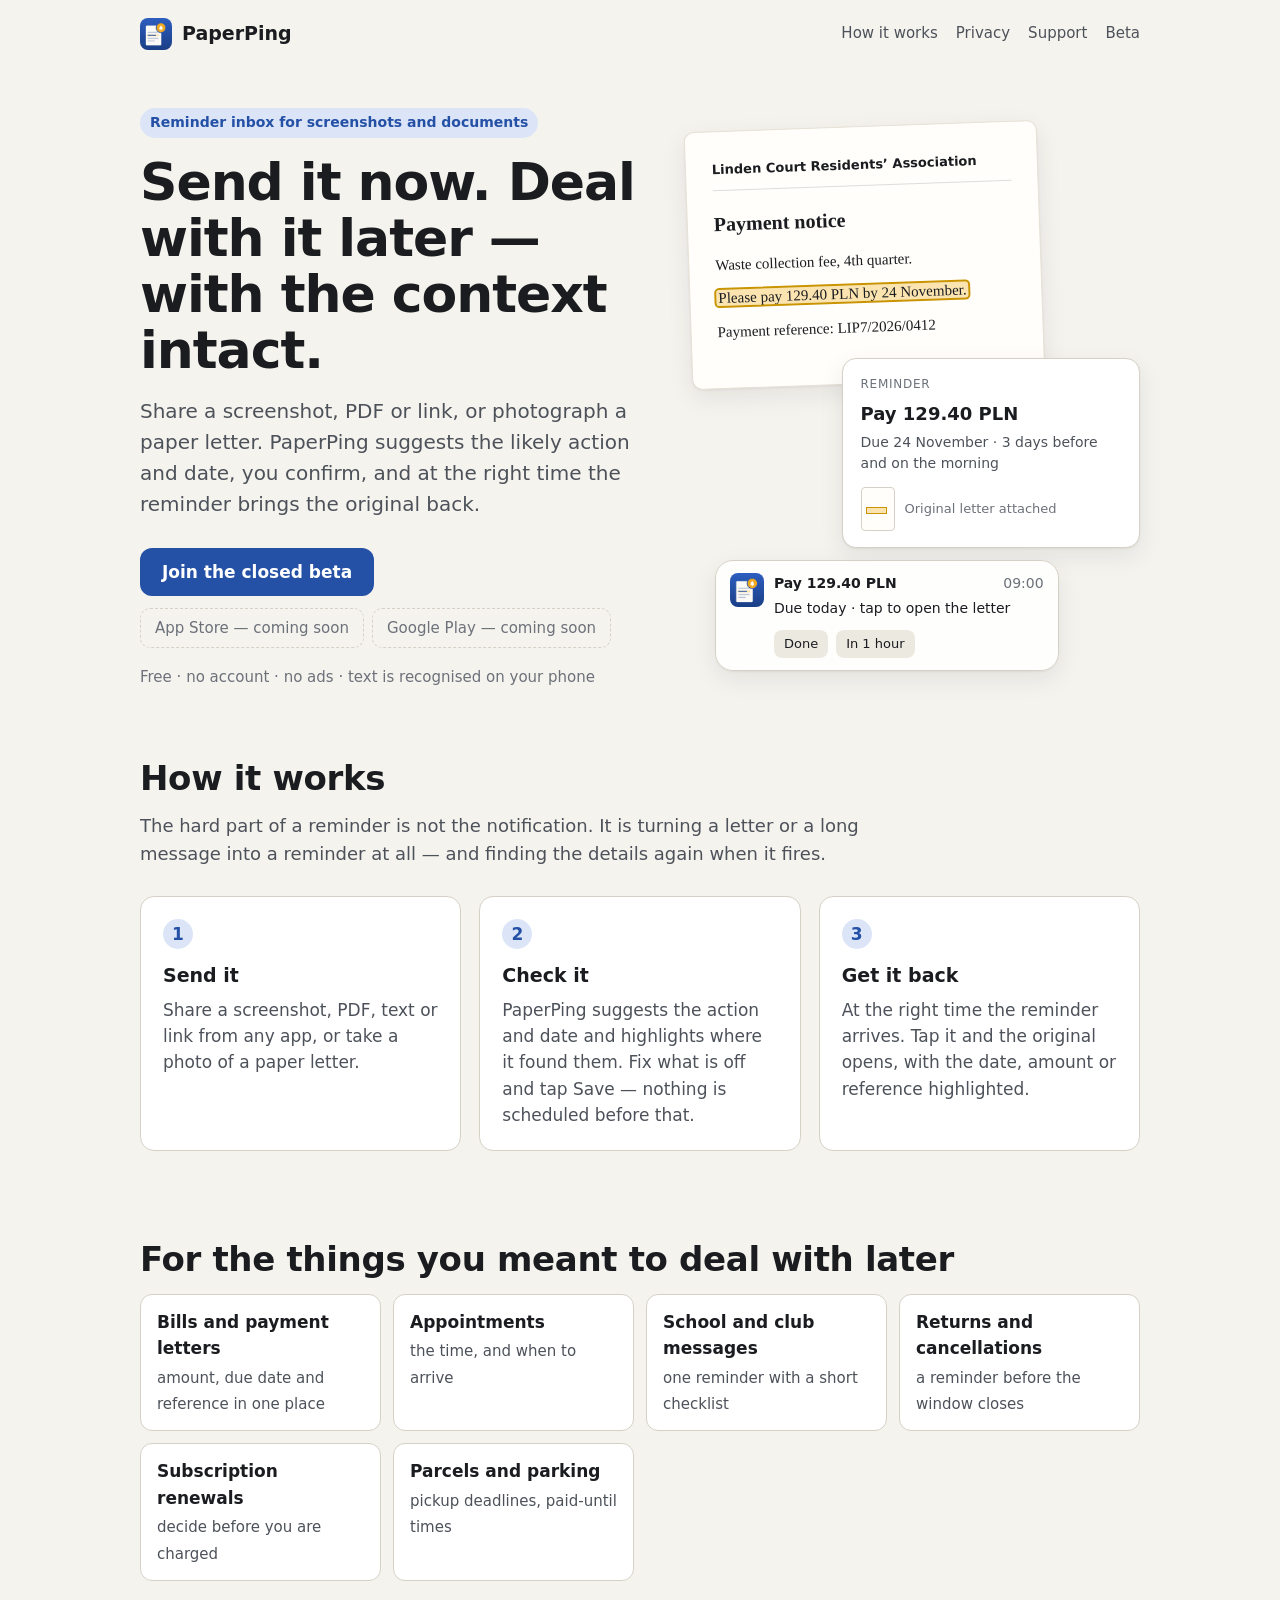
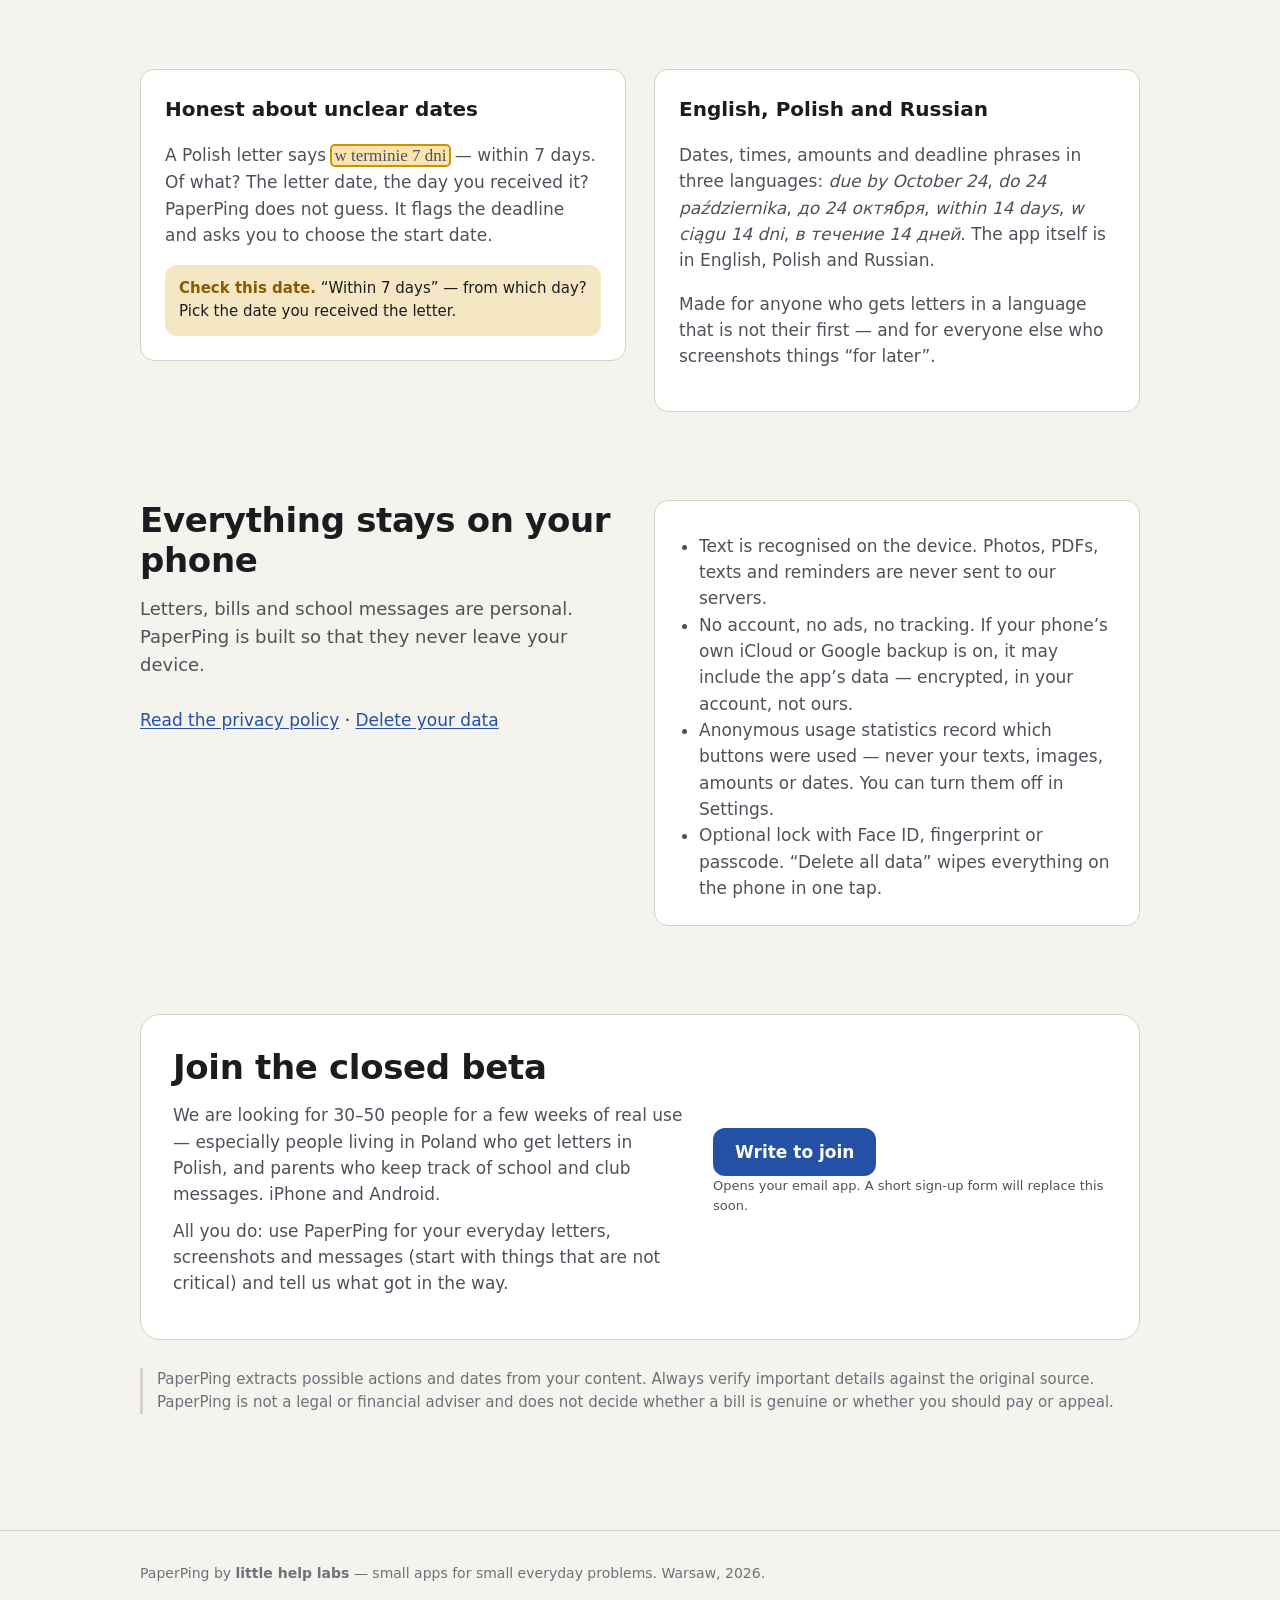
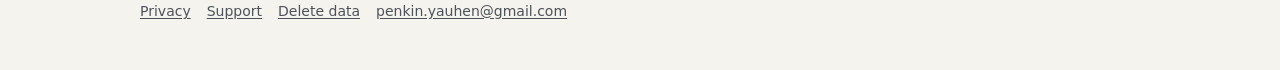
==== index.html @ ef055542 "PaperPing site: landing, privacy, support, delete-data (en/pl/ru) Co-Authored-By: Claude Opus 5.5 <n" ====
<!doctype html>
<html lang="en">
<head>
  <meta charset="utf-8">
  <meta name="viewport" content="width=device-width, initial-scale=1">
  <title>PaperPing — reminders from letters, screenshots and PDFs</title>
  <meta name="description" content="Share a screenshot, PDF or photo of a letter. PaperPing suggests the action and date, you confirm, and the reminder brings the original back. Everything stays on your phone.">
  <meta name="color-scheme" content="light dark">
  <meta name="theme-color" content="#2450A6">
  <meta property="og:title" content="PaperPing — send it now, deal with it later">
  <meta property="og:description" content="A reminder inbox for screenshots and documents. Text is recognised on your phone; nothing is sent to our servers.">
  <meta property="og:type" content="website">
  <link rel="icon" href="assets/favicon.png" type="image/png">
  <link rel="apple-touch-icon" href="assets/apple-touch-icon.png">
  <link rel="stylesheet" href="assets/site.css">
</head>
<body>
  <header class="site-header">
    <div class="wrap">
      <a class="brand" href="./"><img src="assets/icon-192.png" alt="" width="32" height="32">PaperPing</a>
      <nav class="nav" aria-label="Main">
        <a href="#how">How it works</a>
        <a href="#privacy">Privacy</a>
        <a href="support/">Support</a>
        <a href="#beta">Beta</a>
      </nav>
    </div>
  </header>

  <main>
    <section class="hero">
      <div class="wrap">
        <div>
          <p class="eyebrow">Reminder inbox for screenshots and documents</p>
          <h1>Send it now. Deal with it later — with the context intact.</h1>
          <p class="lead">Share a screenshot, PDF or link, or photograph a paper letter. PaperPing suggests the likely action and date, you confirm, and at the right time the reminder brings the original back.</p>
          <div class="cta">
            <a class="button" href="#beta">Join the closed beta</a>
            <span class="soon"><span class="pill">App Store — coming soon</span><span class="pill">Google Play — coming soon</span></span>
          </div>
          <p class="trust-line">Free · no account · no ads · text is recognised on your phone</p>
        </div>

        <div class="demo" role="img" aria-label="Example: a payment notice with the line “Please pay 129.40 PLN by 24 November” highlighted, the reminder it became, and the notification that opens it.">
          <div class="letter" aria-hidden="true">
            <div class="org">Linden Court Residents’ Association</div>
            <h3>Payment notice</h3>
            <p>Waste collection fee, 4th quarter.</p>
            <p><mark>Please pay 129.40 PLN by 24 November.</mark></p>
            <p>Payment reference: LIP7/2026/0412</p>
          </div>
          <div class="card" aria-hidden="true">
            <p class="label">Reminder</p>
            <p class="title">Pay 129.40 PLN</p>
            <p class="meta">Due 24 November · 3 days before and on the morning</p>
            <div class="source"><span class="thumb"></span>Original letter attached</div>
          </div>
          <div class="notif" aria-hidden="true">
            <img src="assets/icon-192.png" alt="" width="34" height="34">
            <strong>Pay 129.40 PLN <span class="when">09:00</span></strong>
            <span>Due today · tap to open the letter</span>
            <div class="actions"><span>Done</span><span>In 1 hour</span></div>
          </div>
        </div>
      </div>
    </section>

    <section id="how">
      <div class="wrap">
        <h2>How it works</h2>
        <p class="section-lead">The hard part of a reminder is not the notification. It is turning a letter or a long message into a reminder at all — and finding the details again when it fires.</p>
        <ol class="steps">
          <li><h3>Send it</h3><p>Share a screenshot, PDF, text or link from any app, or take a photo of a paper letter.</p></li>
          <li><h3>Check it</h3><p>PaperPing suggests the action and date and highlights where it found them. Fix what is off and tap Save — nothing is scheduled before that.</p></li>
          <li><h3>Get it back</h3><p>At the right time the reminder arrives. Tap it and the original opens, with the date, amount or reference highlighted.</p></li>
        </ol>
      </div>
    </section>

    <section>
      <div class="wrap">
        <h2>For the things you meant to deal with later</h2>
        <ul class="uses">
          <li><b>Bills and payment letters</b><span>amount, due date and reference in one place</span></li>
          <li><b>Appointments</b><span>the time, and when to arrive</span></li>
          <li><b>School and club messages</b><span>one reminder with a short checklist</span></li>
          <li><b>Returns and cancellations</b><span>a reminder before the window closes</span></li>
          <li><b>Subscription renewals</b><span>decide before you are charged</span></li>
          <li><b>Parcels and parking</b><span>pickup deadlines, paid-until times</span></li>
        </ul>
      </div>
    </section>

    <section>
      <div class="wrap split">
        <div class="panel">
          <h3>Honest about unclear dates</h3>
          <p>A Polish letter says <span class="quote">w terminie 7 dni</span> — within 7 days. Of what? The letter date, the day you received it? PaperPing does not guess. It flags the deadline and asks you to choose the start date.</p>
          <div class="warning-demo"><b>Check this date.</b> “Within 7 days” — from which day? Pick the date you received the letter.</div>
        </div>
        <div class="panel">
          <h3>English, Polish and Russian</h3>
          <p>Dates, times, amounts and deadline phrases in three languages: <i>due by October 24</i>, <i>do 24 października</i>, <i>до 24 октября</i>, <i>within 14 days</i>, <i>w ciągu 14 dni</i>, <i>в течение 14 дней</i>. The app itself is in English, Polish and Russian.</p>
          <p>Made for anyone who gets letters in a language that is not their first — and for everyone else who screenshots things “for later”.</p>
        </div>
      </div>
    </section>

    <section id="privacy">
      <div class="wrap split">
        <div>
          <h2>Everything stays on your phone</h2>
          <p class="section-lead">Letters, bills and school messages are personal. PaperPing is built so that they never leave your device.</p>
          <p><a href="privacy/">Read the privacy policy</a> · <a href="delete-data/">Delete your data</a></p>
        </div>
        <div class="panel">
          <ul>
            <li>Text is recognised on the device. Photos, PDFs, texts and reminders are never sent to our servers.</li>
            <li>No account, no ads, no tracking. If your phone’s own iCloud or Google backup is on, it may include the app’s data — encrypted, in your account, not ours.</li>
            <li>Anonymous usage statistics record which buttons were used — never your texts, images, amounts or dates. You can turn them off in Settings.</li>
            <li>Optional lock with Face ID, fingerprint or passcode. “Delete all data” wipes everything on the phone in one tap.</li>
          </ul>
        </div>
      </div>
    </section>

    <section id="beta">
      <div class="wrap">
        <div class="beta">
          <div>
            <h2>Join the closed beta</h2>
            <p>We are looking for 30–50 people for a few weeks of real use — especially people living in Poland who get letters in Polish, and parents who keep track of school and club messages. iPhone and Android.</p>
            <p>All you do: use PaperPing for your everyday letters, screenshots and messages (start with things that are not critical) and tell us what got in the way.</p>
          </div>
          <div>
            <!-- STUB: replace with {BETA_FORM_URL} when the beta form exists (marketing/beta/README.md). -->
            <a class="button" href="mailto:penkin.yauhen@gmail.com?subject=PaperPing%20beta&amp;body=Phone%3A%20iPhone%20%2F%20Android%0ALanguage%3A%20English%20%2F%20Polish%20%2F%20Russian%0A">Write to join</a>
            <p class="stub-note">Opens your email app. A short sign-up form will replace this soon.</p>
          </div>
        </div>
        <p class="disclaimer">PaperPing extracts possible actions and dates from your content. Always verify important details against the original source. PaperPing is not a legal or financial adviser and does not decide whether a bill is genuine or whether you should pay or appeal.</p>
      </div>
    </section>
  </main>

  <footer class="site-footer">
    <div class="wrap">
      <div>PaperPing by <b>little help labs</b> — small apps for small everyday problems. Warsaw, 2026.</div>
      <nav aria-label="Footer">
        <a href="privacy/">Privacy</a>
        <a href="support/">Support</a>
        <a href="delete-data/">Delete data</a>
        <a href="mailto:penkin.yauhen@gmail.com">penkin.yauhen@gmail.com</a>
      </nav>
    </div>
  </footer>
</body>
</html>
---- assets/site.css ----
/* PaperPing site — one stylesheet, system fonts, no external requests. Colors = app theme
   (apps/mobile/src/shared/theme/theme.ts). */
:root {
  --bg: #F5F3EE;
  --surface: #FFFFFF;
  --surface-2: #ECE9E1;
  --text: #1A1C20;
  --muted: #4D525A;
  --subtle: #6C717A;
  --border: #D6D1C6;
  --accent: #2450A6;
  --accent-pressed: #1C4089;
  --on-accent: #FFFFFF;
  --accent-soft: #DCE5F7;
  --warning: #8A5A00;
  --warning-soft: #F6E7C4;
  --highlight: #FBE4B0;
  --highlight-border: #C99400;
  --success: #2D7A4B;
  --radius: 14px;
  --shadow: 0 1px 2px rgba(26, 28, 32, .06), 0 8px 24px rgba(26, 28, 32, .08);
  --font: system-ui, -apple-system, "Segoe UI", Roboto, "Helvetica Neue", Arial, "Noto Sans", sans-serif;
  --serif: Georgia, "Times New Roman", "Noto Serif", serif;
  color-scheme: light dark;
}

@media (prefers-color-scheme: dark) {
  :root {
    --bg: #131518;
    --surface: #1C1F23;
    --surface-2: #252A2F;
    --text: #F1EFEA;
    --muted: #B2B6BC;
    --subtle: #8C9097;
    --border: #353B42;
    --accent: #86A8F0;
    --accent-pressed: #6E93E3;
    --on-accent: #0B1530;
    --accent-soft: #1F2C47;
    --warning: #F2C14E;
    --warning-soft: #3A3018;
    --highlight: #4A3B12;
    --highlight-border: #C99400;
    --success: #62C48B;
    --shadow: 0 1px 2px rgba(0, 0, 0, .3), 0 8px 24px rgba(0, 0, 0, .35);
  }
}

* { box-sizing: border-box; }
html { -webkit-text-size-adjust: 100%; }
body {
  margin: 0;
  background: var(--bg);
  color: var(--text);
  font: 17px/1.55 var(--font);
}
a { color: var(--accent); text-underline-offset: 2px; }
a:hover { color: var(--accent-pressed); }
img { max-width: 100%; height: auto; }
:focus-visible { outline: 3px solid var(--accent); outline-offset: 2px; border-radius: 4px; }

.wrap { width: 100%; max-width: 1040px; margin: 0 auto; padding: 0 20px; }
.narrow { max-width: 760px; }

/* Header / footer */
.site-header { padding: 18px 0; }
.site-header .wrap { display: flex; align-items: center; justify-content: space-between; gap: 16px; flex-wrap: wrap; }
.brand { display: inline-flex; align-items: center; gap: 10px; color: var(--text); text-decoration: none; font-weight: 700; font-size: 19px; }
.brand img { width: 32px; height: 32px; border-radius: 8px; }
.nav { display: flex; gap: 18px; font-size: 15px; flex-wrap: wrap; }
.nav a { color: var(--muted); text-decoration: none; }
.nav a:hover, .nav a[aria-current="page"] { color: var(--text); }
.lang { display: inline-flex; gap: 6px; font-size: 14px; }
.lang a, .lang span { padding: 2px 8px; border-radius: 999px; border: 1px solid var(--border); text-decoration: none; color: var(--muted); }
.lang span { background: var(--surface-2); color: var(--text); }

.site-footer { margin-top: 72px; padding: 32px 0 48px; border-top: 1px solid var(--border); color: var(--subtle); font-size: 14px; }
.site-footer .wrap { display: flex; justify-content: space-between; gap: 16px 32px; flex-wrap: wrap; }
.site-footer a { color: var(--muted); }
.site-footer nav { display: flex; gap: 16px; flex-wrap: wrap; }

/* Landing */
.hero { padding: 40px 0 24px; }
.hero .wrap { display: grid; grid-template-columns: 1.05fr .95fr; gap: 48px; align-items: center; }
.eyebrow { display: inline-block; font-size: 14px; font-weight: 600; color: var(--accent); background: var(--accent-soft); padding: 4px 10px; border-radius: 999px; margin: 0 0 16px; }
h1 { font-size: clamp(34px, 5vw, 52px); line-height: 1.08; letter-spacing: -0.02em; margin: 0 0 18px; }
.lead { font-size: 20px; color: var(--muted); margin: 0 0 28px; max-width: 34em; }
.cta { display: flex; gap: 12px; flex-wrap: wrap; align-items: center; }
.button { display: inline-flex; align-items: center; justify-content: center; min-height: 48px; padding: 0 22px; border-radius: 12px; background: var(--accent); color: var(--on-accent); font-weight: 600; text-decoration: none; }
.button:hover { background: var(--accent-pressed); color: var(--on-accent); }
.soon { display: inline-flex; gap: 8px; flex-wrap: wrap; }
.pill { display: inline-flex; align-items: center; min-height: 40px; padding: 0 14px; border-radius: 10px; border: 1px dashed var(--border); color: var(--subtle); font-size: 15px; }
.trust-line { margin: 18px 0 0; font-size: 15px; color: var(--subtle); }

/* Demo: letter → reminder → notification (pure CSS, fictional data) */
.demo { position: relative; min-height: 545px; }
.letter {
  background: #FFFEFB; color: #1A1C20; border-radius: 10px; box-shadow: var(--shadow);
  padding: 28px 26px 34px; width: 78%; font-family: var(--serif); font-size: 15px; transform: rotate(-2deg);
  border: 1px solid #E6E1D6;
}
.letter .org { font-family: var(--font); font-weight: 700; font-size: 13px; border-bottom: 1px solid #DDD; padding-bottom: 10px; margin-bottom: 18px; }
.letter h3 { font-size: 20px; margin: 0 0 14px; }
.letter p { margin: 0 0 10px; }
.letter mark { background: #FBE4B0; color: inherit; outline: 2px solid #C99400; border-radius: 3px; padding: 0 2px; }
.card {
  position: absolute; right: 0; top: 232px; width: 66%; background: var(--surface); border: 1px solid var(--border);
  border-radius: var(--radius); box-shadow: var(--shadow); padding: 16px 18px;
}
.card .label { font-size: 12px; text-transform: uppercase; letter-spacing: .06em; color: var(--subtle); margin: 0 0 6px; }
.card .title { font-weight: 700; font-size: 18px; margin: 0 0 4px; }
.card .meta { color: var(--muted); font-size: 14px; margin: 0; }
.card .source { margin-top: 12px; display: flex; gap: 10px; align-items: center; font-size: 13px; color: var(--subtle); }
.card .thumb { width: 34px; height: 44px; border-radius: 4px; background: #FFFEFB; border: 1px solid var(--border); position: relative; }
.card .thumb::after { content: ""; position: absolute; left: 5px; right: 8px; top: 20px; height: 5px; background: #FBE4B0; outline: 1px solid #C99400; }
.notif {
  position: absolute; left: 6%; bottom: 0; width: 76%; background: color-mix(in srgb, var(--surface) 88%, transparent);
  backdrop-filter: blur(8px); border: 1px solid var(--border); border-radius: 18px; box-shadow: var(--shadow); padding: 12px 14px;
  display: grid; grid-template-columns: 34px 1fr; gap: 4px 10px; font-size: 14px;
}
.notif img { width: 34px; height: 34px; border-radius: 8px; grid-row: span 2; }
.notif strong { font-size: 14px; }
.notif .when { color: var(--subtle); font-weight: 400; float: right; }
.notif .actions { grid-column: 2; display: flex; gap: 8px; margin-top: 6px; }
.notif .actions span { font-size: 13px; padding: 4px 10px; border-radius: 8px; background: var(--surface-2); color: var(--text); }

/* Sections */
section { padding: 44px 0; }
h2 { font-size: clamp(26px, 3.4vw, 34px); line-height: 1.2; letter-spacing: -0.01em; margin: 0 0 14px; }
.section-lead { color: var(--muted); font-size: 18px; max-width: 40em; margin: 0 0 28px; }
.steps { display: grid; grid-template-columns: repeat(3, 1fr); gap: 18px; counter-reset: step; padding: 0; margin: 0; list-style: none; }
.steps li { background: var(--surface); border: 1px solid var(--border); border-radius: var(--radius); padding: 22px; }
.steps li::before { counter-increment: step; content: counter(step); display: inline-grid; place-items: center; width: 30px; height: 30px; border-radius: 50%; background: var(--accent-soft); color: var(--accent); font-weight: 700; margin-bottom: 12px; }
.steps h3 { margin: 0 0 6px; font-size: 19px; }
.steps p { margin: 0; color: var(--muted); }

.uses { display: grid; grid-template-columns: repeat(auto-fill, minmax(230px, 1fr)); gap: 12px; padding: 0; margin: 0; list-style: none; }
.uses li { background: var(--surface); border: 1px solid var(--border); border-radius: 12px; padding: 14px 16px; }
.uses b { display: block; margin-bottom: 2px; }
.uses span { color: var(--muted); font-size: 15px; }

.split { display: grid; grid-template-columns: 1fr 1fr; gap: 28px; align-items: start; }
.panel { background: var(--surface); border: 1px solid var(--border); border-radius: var(--radius); padding: 24px; }
.panel h3 { margin: 0 0 8px; font-size: 20px; }
.panel p, .panel li { color: var(--muted); }
.panel ul { margin: 8px 0 0; padding-left: 20px; }
.warning-demo { margin-top: 14px; border-radius: 12px; background: var(--warning-soft); color: var(--text); padding: 12px 14px; font-size: 15px; }
.warning-demo b { color: var(--warning); }
.quote { font-family: var(--serif); background: var(--highlight); outline: 2px solid var(--highlight-border); border-radius: 3px; padding: 0 3px; }

.beta { background: var(--surface); border: 1px solid var(--border); border-radius: 20px; padding: 32px; display: grid; grid-template-columns: 1.3fr 1fr; gap: 28px; align-items: center; }
.beta p { color: var(--muted); margin: 0 0 10px; }
.stub-note { font-size: 13px; color: var(--subtle); }
.disclaimer { font-size: 15px; color: var(--subtle); border-left: 3px solid var(--border); padding-left: 14px; margin: 28px 0 0; }

/* Legal / help pages */
.doc { padding-top: 16px; }
.doc h1 { font-size: clamp(30px, 4.4vw, 42px); }
.doc h2 { font-size: 24px; margin-top: 40px; }
.doc h3 { font-size: 19px; margin: 26px 0 6px; }
.doc p, .doc li { color: var(--text); }
.doc .updated { color: var(--subtle); font-size: 15px; margin-top: -6px; }
.summary { background: var(--surface); border: 1px solid var(--border); border-radius: var(--radius); padding: 18px 22px; margin: 24px 0; }
.summary ul { margin: 6px 0 0; padding-left: 20px; }
.doc table { width: 100%; border-collapse: collapse; font-size: 15px; margin: 12px 0; display: block; overflow-x: auto; }
.doc th, .doc td { text-align: left; vertical-align: top; padding: 10px 12px; border-bottom: 1px solid var(--border); }
.doc th { color: var(--subtle); font-weight: 600; white-space: nowrap; }
.todo { background: var(--warning-soft); color: var(--warning); font-weight: 600; padding: 0 4px; border-radius: 4px; }
details { background: var(--surface); border: 1px solid var(--border); border-radius: 12px; padding: 0 18px; margin: 10px 0; }
details summary { cursor: pointer; padding: 14px 0; font-weight: 600; }
details[open] summary { border-bottom: 1px solid var(--border); margin-bottom: 10px; }
details > *:last-child { margin-bottom: 16px; }

@media (max-width: 860px) {
  .hero .wrap, .split, .beta { grid-template-columns: 1fr; }
  .steps { grid-template-columns: 1fr; }
  .demo { min-height: 0; max-width: 460px; display: flex; flex-direction: column; }
  .card, .notif { position: relative; top: auto; right: auto; left: auto; bottom: auto; }
  .card { align-self: flex-end; width: 82%; margin-top: -22px; }
  .notif { width: 90%; margin-top: 14px; }
  .hero { padding-top: 16px; }
}
@media (max-width: 420px) {
  body { font-size: 16px; }
  .lead { font-size: 18px; }
  .letter { width: 88%; padding: 22px 20px; }
  .card { width: 88%; }
  .notif { width: 100%; }
  .beta { padding: 22px; }
}
@media (prefers-reduced-motion: no-preference) {
  .button { transition: background-color .15s ease; }
}
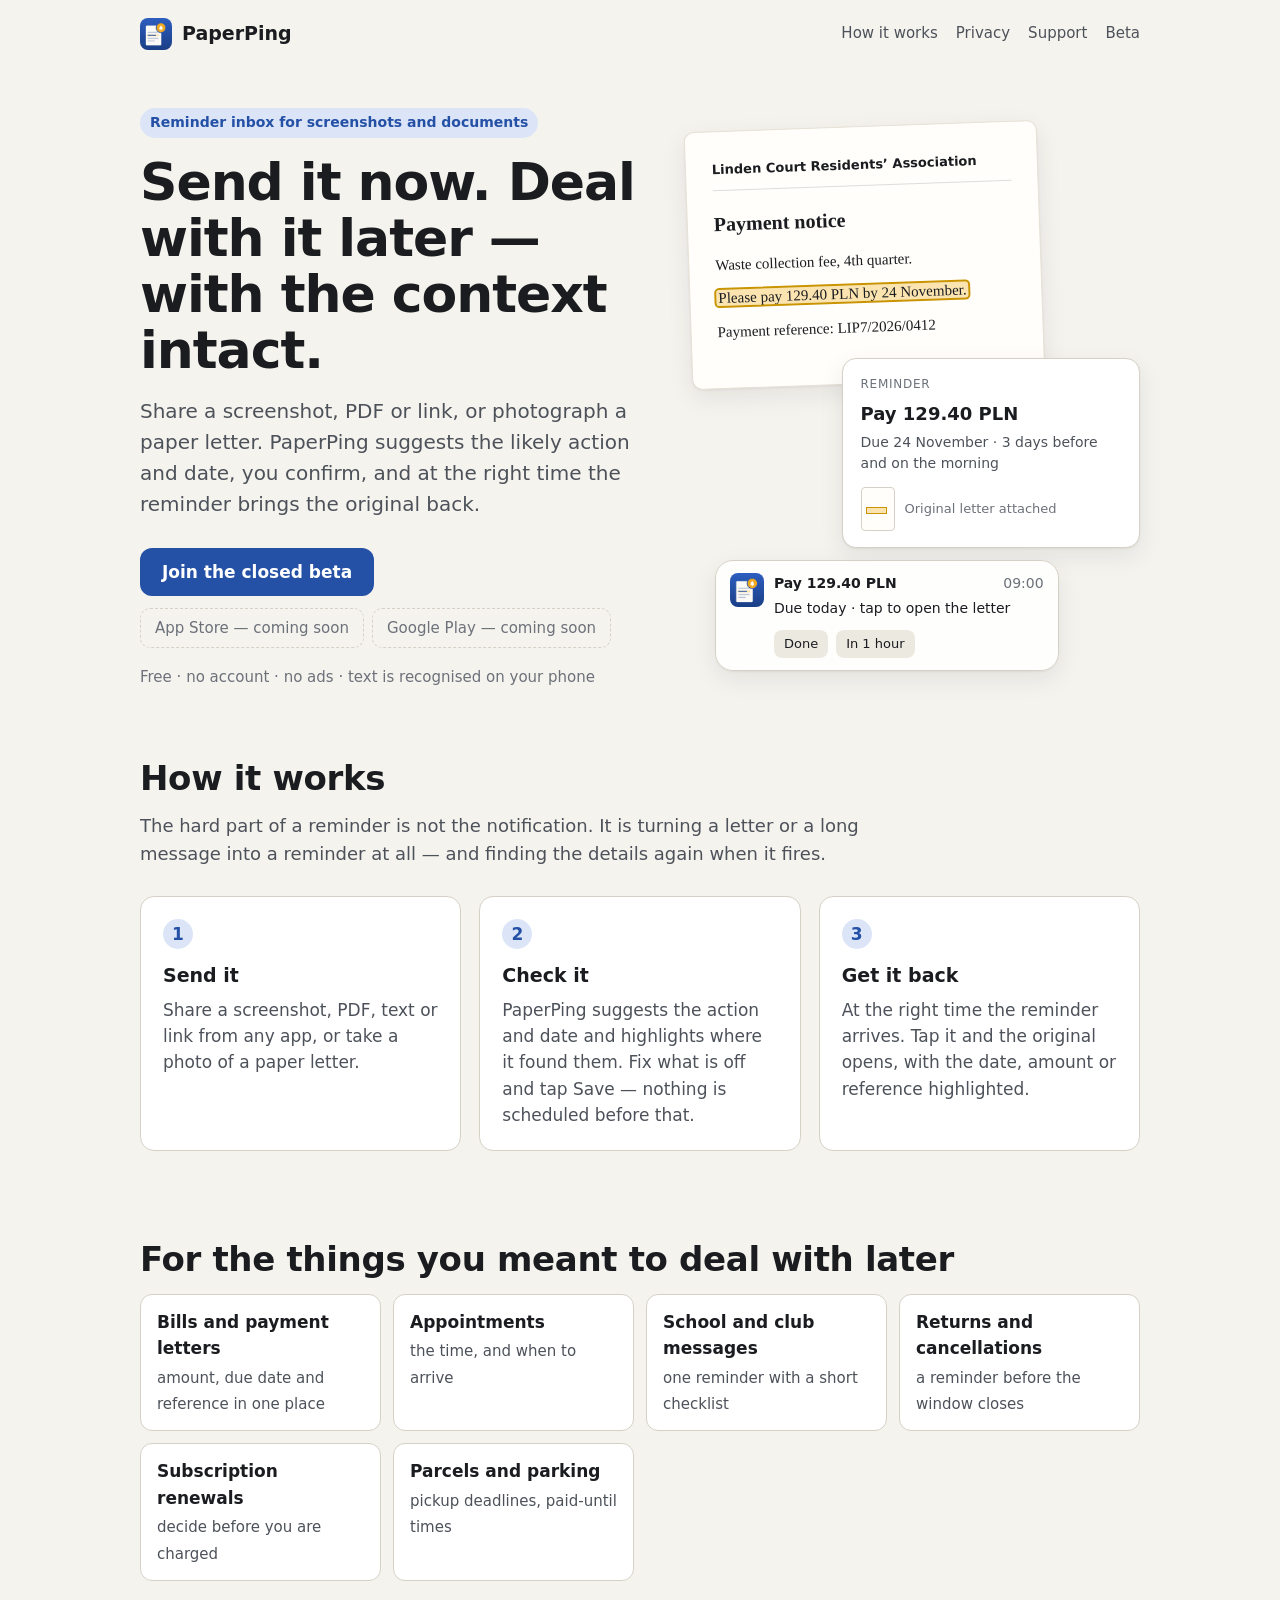
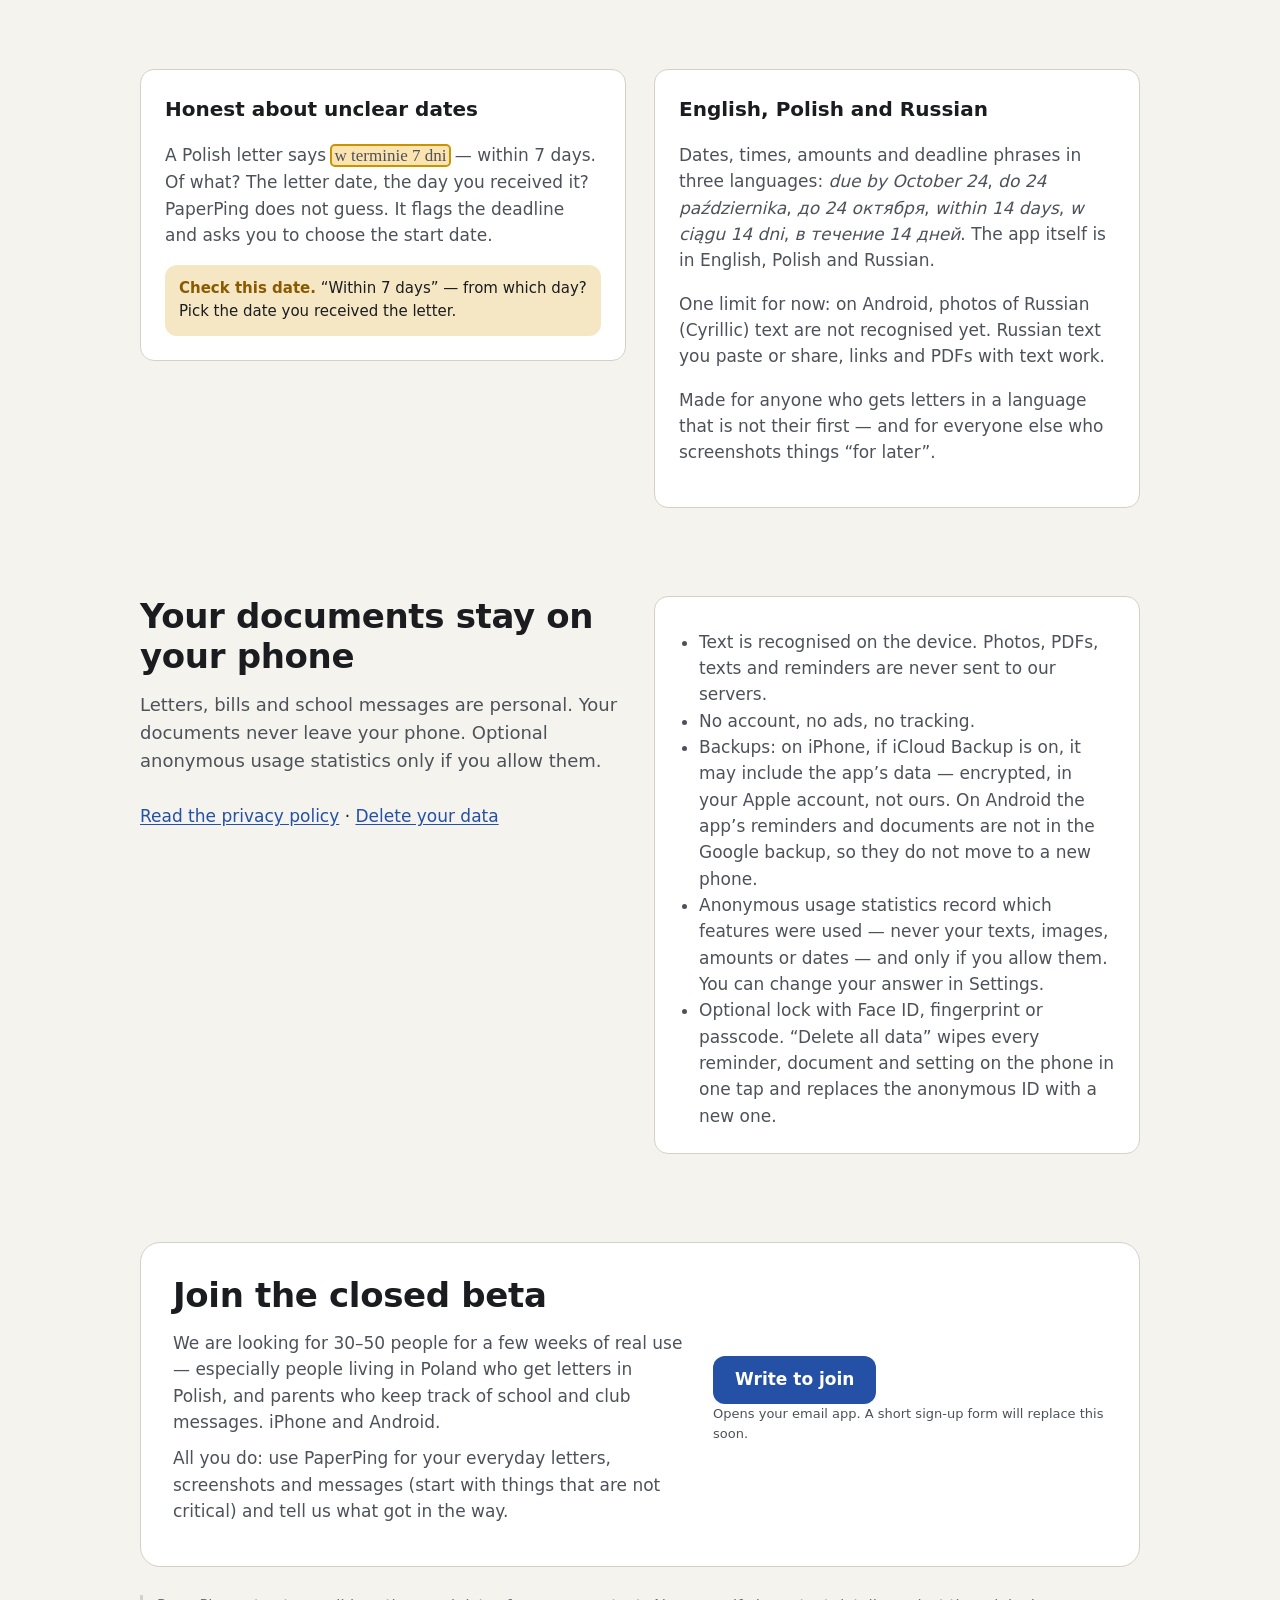
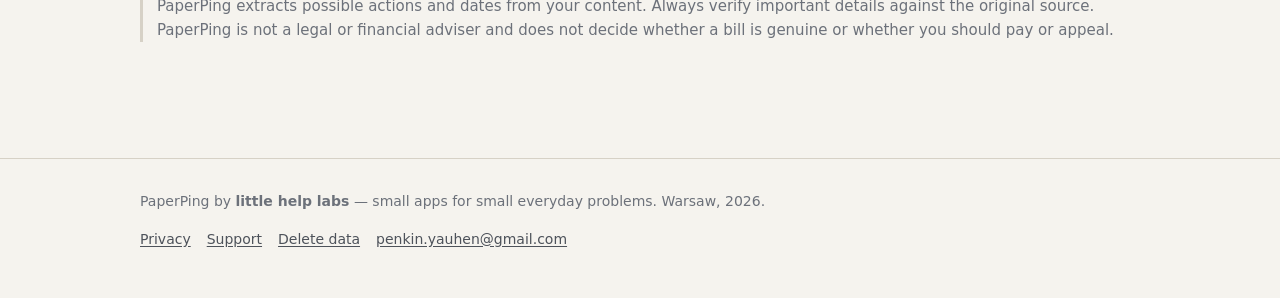
==== commit 5b94d664: "Privacy, support, delete-data, landing: statistics only with consent (D22), accurate backup wording " ====
--- a/index.html
+++ b/index.html
@@ -4,11 +4,11 @@
   <meta charset="utf-8">
   <meta name="viewport" content="width=device-width, initial-scale=1">
   <title>PaperPing — reminders from letters, screenshots and PDFs</title>
-  <meta name="description" content="Share a screenshot, PDF or photo of a letter. PaperPing suggests the action and date, you confirm, and the reminder brings the original back. Everything stays on your phone.">
+  <meta name="description" content="Share a screenshot, PDF or photo of a letter. PaperPing suggests the action and date, you confirm, and the reminder brings the original back. Your documents never leave your phone.">
   <meta name="color-scheme" content="light dark">
   <meta name="theme-color" content="#2450A6">
   <meta property="og:title" content="PaperPing — send it now, deal with it later">
-  <meta property="og:description" content="A reminder inbox for screenshots and documents. Text is recognised on your phone; nothing is sent to our servers.">
+  <meta property="og:description" content="A reminder inbox for screenshots and documents. Text is recognised on your phone; your documents never leave it.">
   <meta property="og:type" content="website">
   <link rel="icon" href="assets/favicon.png" type="image/png">
   <link rel="apple-touch-icon" href="assets/apple-touch-icon.png">
@@ -101,6 +101,7 @@
         <div class="panel">
           <h3>English, Polish and Russian</h3>
           <p>Dates, times, amounts and deadline phrases in three languages: <i>due by October 24</i>, <i>do 24 października</i>, <i>до 24 октября</i>, <i>within 14 days</i>, <i>w ciągu 14 dni</i>, <i>в течение 14 дней</i>. The app itself is in English, Polish and Russian.</p>
+          <p>One limit for now: on Android, photos of Russian (Cyrillic) text are not recognised yet. Russian text you paste or share, links and PDFs with text work.</p>
           <p>Made for anyone who gets letters in a language that is not their first — and for everyone else who screenshots things “for later”.</p>
         </div>
       </div>
@@ -109,16 +110,17 @@
     <section id="privacy">
       <div class="wrap split">
         <div>
-          <h2>Everything stays on your phone</h2>
-          <p class="section-lead">Letters, bills and school messages are personal. PaperPing is built so that they never leave your device.</p>
+          <h2>Your documents stay on your phone</h2>
+          <p class="section-lead">Letters, bills and school messages are personal. Your documents never leave your phone. Optional anonymous usage statistics only if you allow them.</p>
           <p><a href="privacy/">Read the privacy policy</a> · <a href="delete-data/">Delete your data</a></p>
         </div>
         <div class="panel">
           <ul>
             <li>Text is recognised on the device. Photos, PDFs, texts and reminders are never sent to our servers.</li>
-            <li>No account, no ads, no tracking. If your phone’s own iCloud or Google backup is on, it may include the app’s data — encrypted, in your account, not ours.</li>
-            <li>Anonymous usage statistics record which buttons were used — never your texts, images, amounts or dates. You can turn them off in Settings.</li>
-            <li>Optional lock with Face ID, fingerprint or passcode. “Delete all data” wipes everything on the phone in one tap.</li>
+            <li>No account, no ads, no tracking.</li>
+            <li>Backups: on iPhone, if iCloud Backup is on, it may include the app’s data — encrypted, in your Apple account, not ours. On Android the app’s reminders and documents are not in the Google backup, so they do not move to a new phone.</li>
+            <li>Anonymous usage statistics record which features were used — never your texts, images, amounts or dates — and only if you allow them. You can change your answer in Settings.</li>
+            <li>Optional lock with Face ID, fingerprint or passcode. “Delete all data” wipes every reminder, document and setting on the phone in one tap and replaces the anonymous ID with a new one.</li>
           </ul>
         </div>
       </div>
